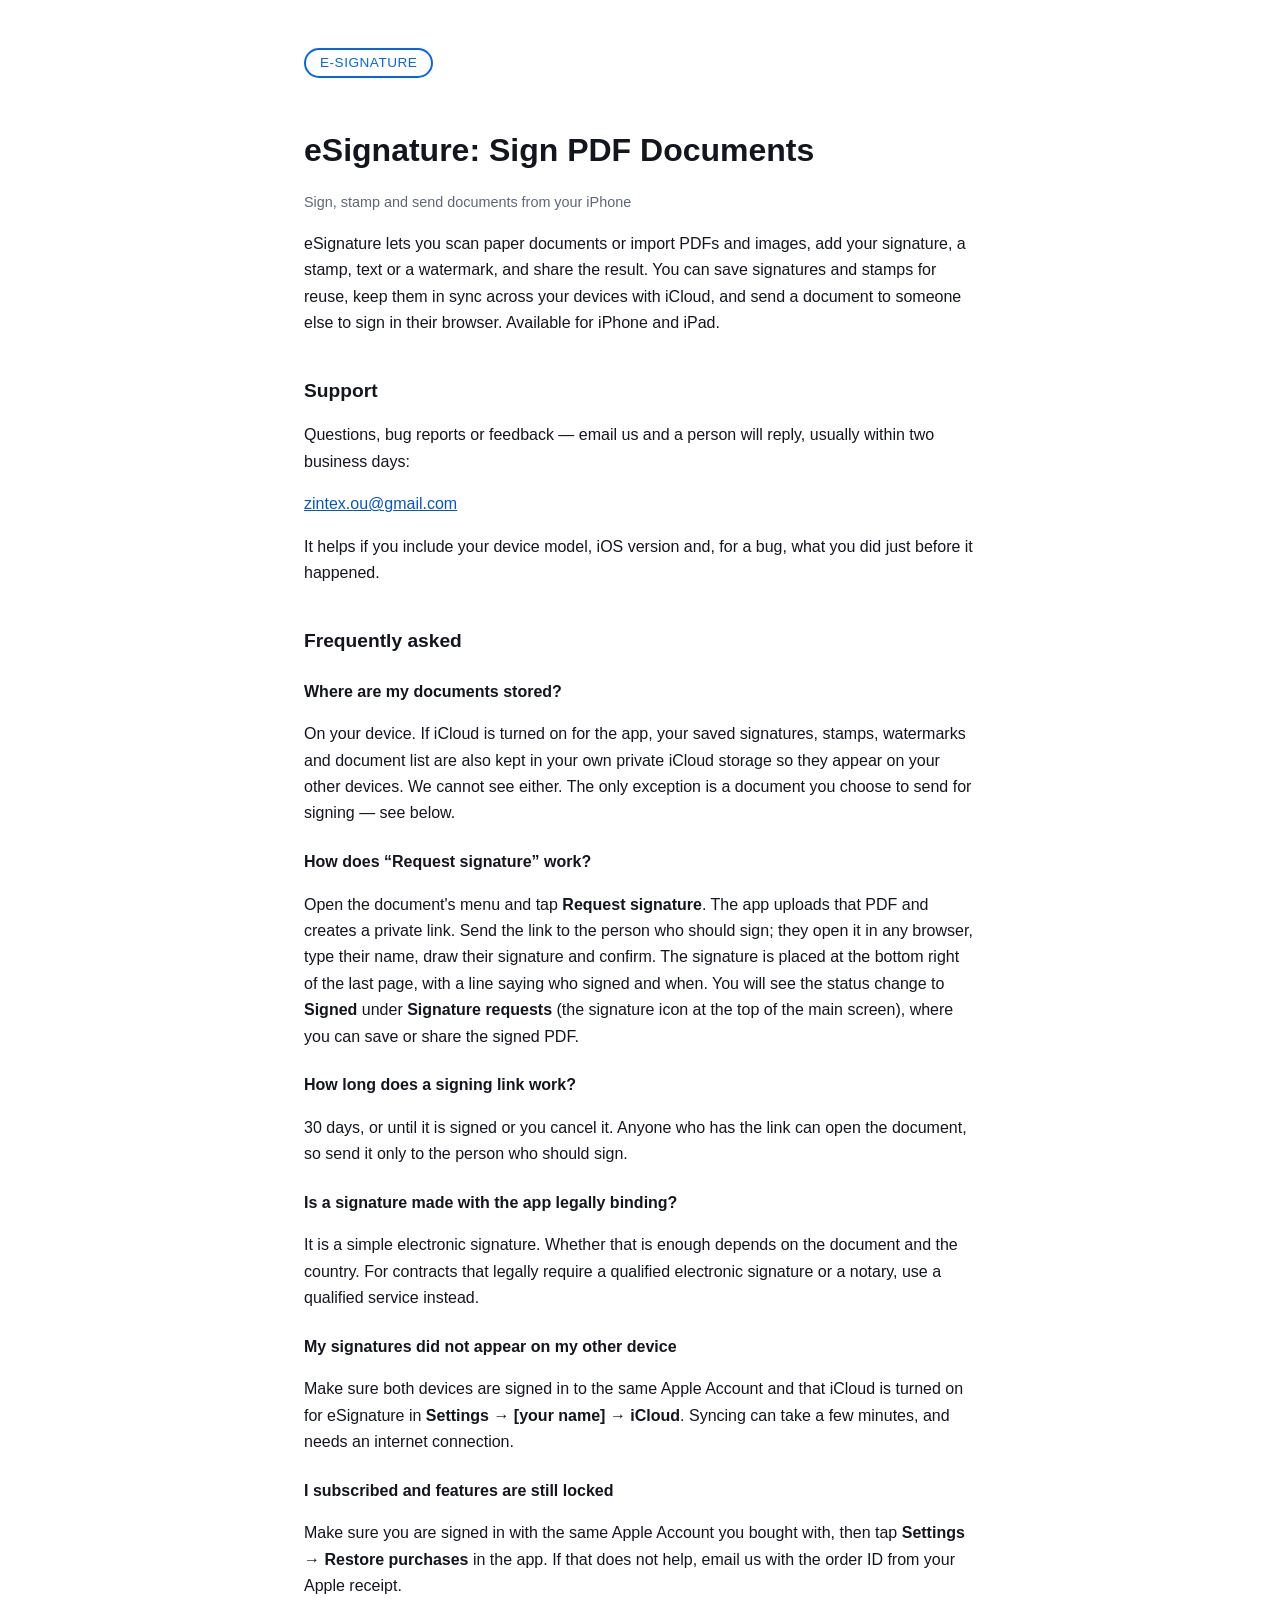
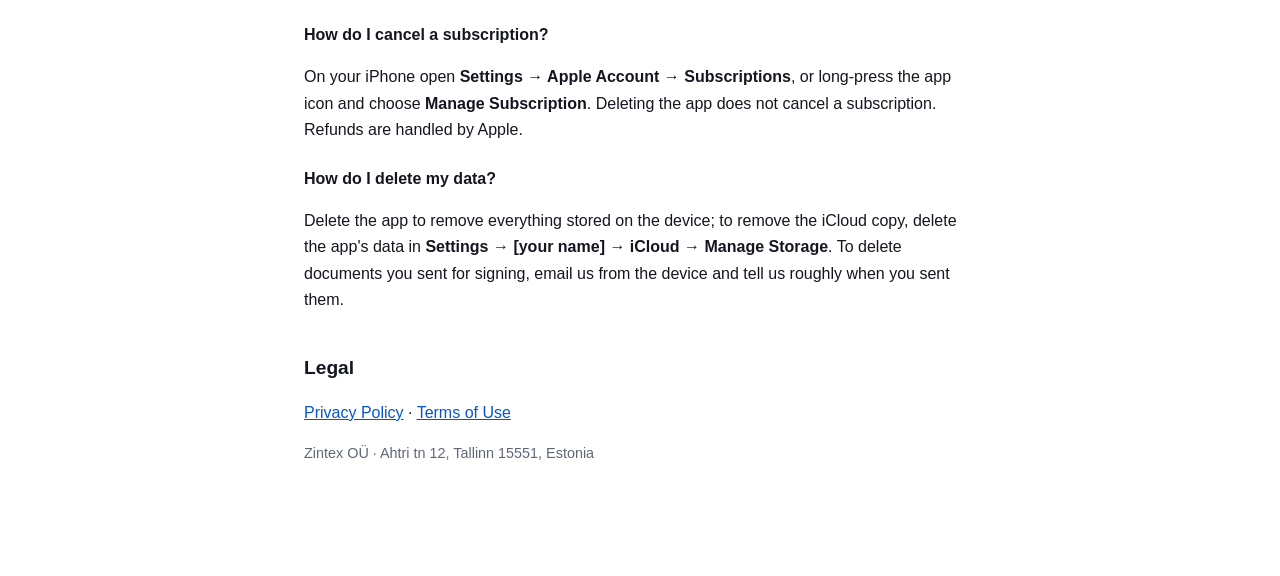
==== index.html @ 9d5cc554 "Add support, privacy and terms pages" ====
<!doctype html>
<html lang="en">
<head>
<meta charset="utf-8">
<meta name="viewport" content="width=device-width, initial-scale=1">
<title>eSignature — Support</title>
<link rel="stylesheet" href="style.css">
</head>
<body>
<div class="badge">E-SIGNATURE</div>
<h1>eSignature: Sign PDF Documents</h1>
<p class="muted">Sign, stamp and send documents from your iPhone</p>
<p>eSignature lets you scan paper documents or import PDFs and images, add your signature, a stamp, text or a watermark, and share the result. You can save signatures and stamps for reuse, keep them in sync across your devices with iCloud, and send a document to someone else to sign in their browser. Available for iPhone and iPad.</p>

<h2>Support</h2>
<p>Questions, bug reports or feedback — email us and a person will reply, usually within two business days:</p>
<p><a href="mailto:zintex.ou@gmail.com">zintex.ou@gmail.com</a></p>
<p>It helps if you include your device model, iOS version and, for a bug, what you did just before it happened.</p>

<h2>Frequently asked</h2>

<h3>Where are my documents stored?</h3>
<p>On your device. If iCloud is turned on for the app, your saved signatures, stamps, watermarks and document list are also kept in your own private iCloud storage so they appear on your other devices. We cannot see either. The only exception is a document you choose to send for signing — see below.</p>

<h3>How does “Request signature” work?</h3>
<p>Open the document's menu and tap <strong>Request signature</strong>. The app uploads that PDF and creates a private link. Send the link to the person who should sign; they open it in any browser, type their name, draw their signature and confirm. The signature is placed at the bottom right of the last page, with a line saying who signed and when. You will see the status change to <strong>Signed</strong> under <strong>Signature requests</strong> (the signature icon at the top of the main screen), where you can save or share the signed PDF.</p>

<h3>How long does a signing link work?</h3>
<p>30 days, or until it is signed or you cancel it. Anyone who has the link can open the document, so send it only to the person who should sign.</p>

<h3>Is a signature made with the app legally binding?</h3>
<p>It is a simple electronic signature. Whether that is enough depends on the document and the country. For contracts that legally require a qualified electronic signature or a notary, use a qualified service instead.</p>

<h3>My signatures did not appear on my other device</h3>
<p>Make sure both devices are signed in to the same Apple Account and that iCloud is turned on for eSignature in <strong>Settings → [your name] → iCloud</strong>. Syncing can take a few minutes, and needs an internet connection.</p>

<h3>I subscribed and features are still locked</h3>
<p>Make sure you are signed in with the same Apple Account you bought with, then tap <strong>Settings → Restore purchases</strong> in the app. If that does not help, email us with the order ID from your Apple receipt.</p>

<h3>How do I cancel a subscription?</h3>
<p>On your iPhone open <strong>Settings → Apple Account → Subscriptions</strong>, or long-press the app icon and choose <strong>Manage Subscription</strong>. Deleting the app does not cancel a subscription. Refunds are handled by Apple.</p>

<h3>How do I delete my data?</h3>
<p>Delete the app to remove everything stored on the device; to remove the iCloud copy, delete the app's data in <strong>Settings → [your name] → iCloud → Manage Storage</strong>. To delete documents you sent for signing, email us from the device and tell us roughly when you sent them.</p>

<h2>Legal</h2>
<p><a href="privacy.html">Privacy Policy</a> · <a href="terms.html">Terms of Use</a></p>

<p class="muted">Zintex OÜ · Ahtri tn 12, Tallinn 15551, Estonia</p>
</body>
</html>
---- style.css ----
:root { color-scheme: light dark; }
* { box-sizing: border-box; }
body {
  font-family: -apple-system, BlinkMacSystemFont, 'Segoe UI', Roboto, Helvetica, Arial, sans-serif;
  background: #ffffff; color: #14161f;
  max-width: 720px; margin: 0 auto; padding: 48px 24px 96px;
  line-height: 1.65;
}
@media (prefers-color-scheme: dark) {
  body { background: #0b0e14; color: #f5f7fa; }
  a { color: #7fb0ff; }
  .muted { color: #8b93a7; }
  .badge { border-color: #0666eb; color: #7fb0ff; }
}
h1 { font-size: 2rem; margin-bottom: 0.2em; }
h2 { font-size: 1.2rem; margin-top: 2em; }
h3 { font-size: 1rem; margin-top: 1.4em; }
a { color: #0656c9; }
.muted { color: #5f6678; font-size: 0.9rem; }
.badge {
  display: inline-block; border: 2px solid #0666eb; color: #0666eb;
  border-radius: 999px; padding: 2px 14px; font-size: 0.85rem;
  letter-spacing: 0.5px; margin-bottom: 24px;
}
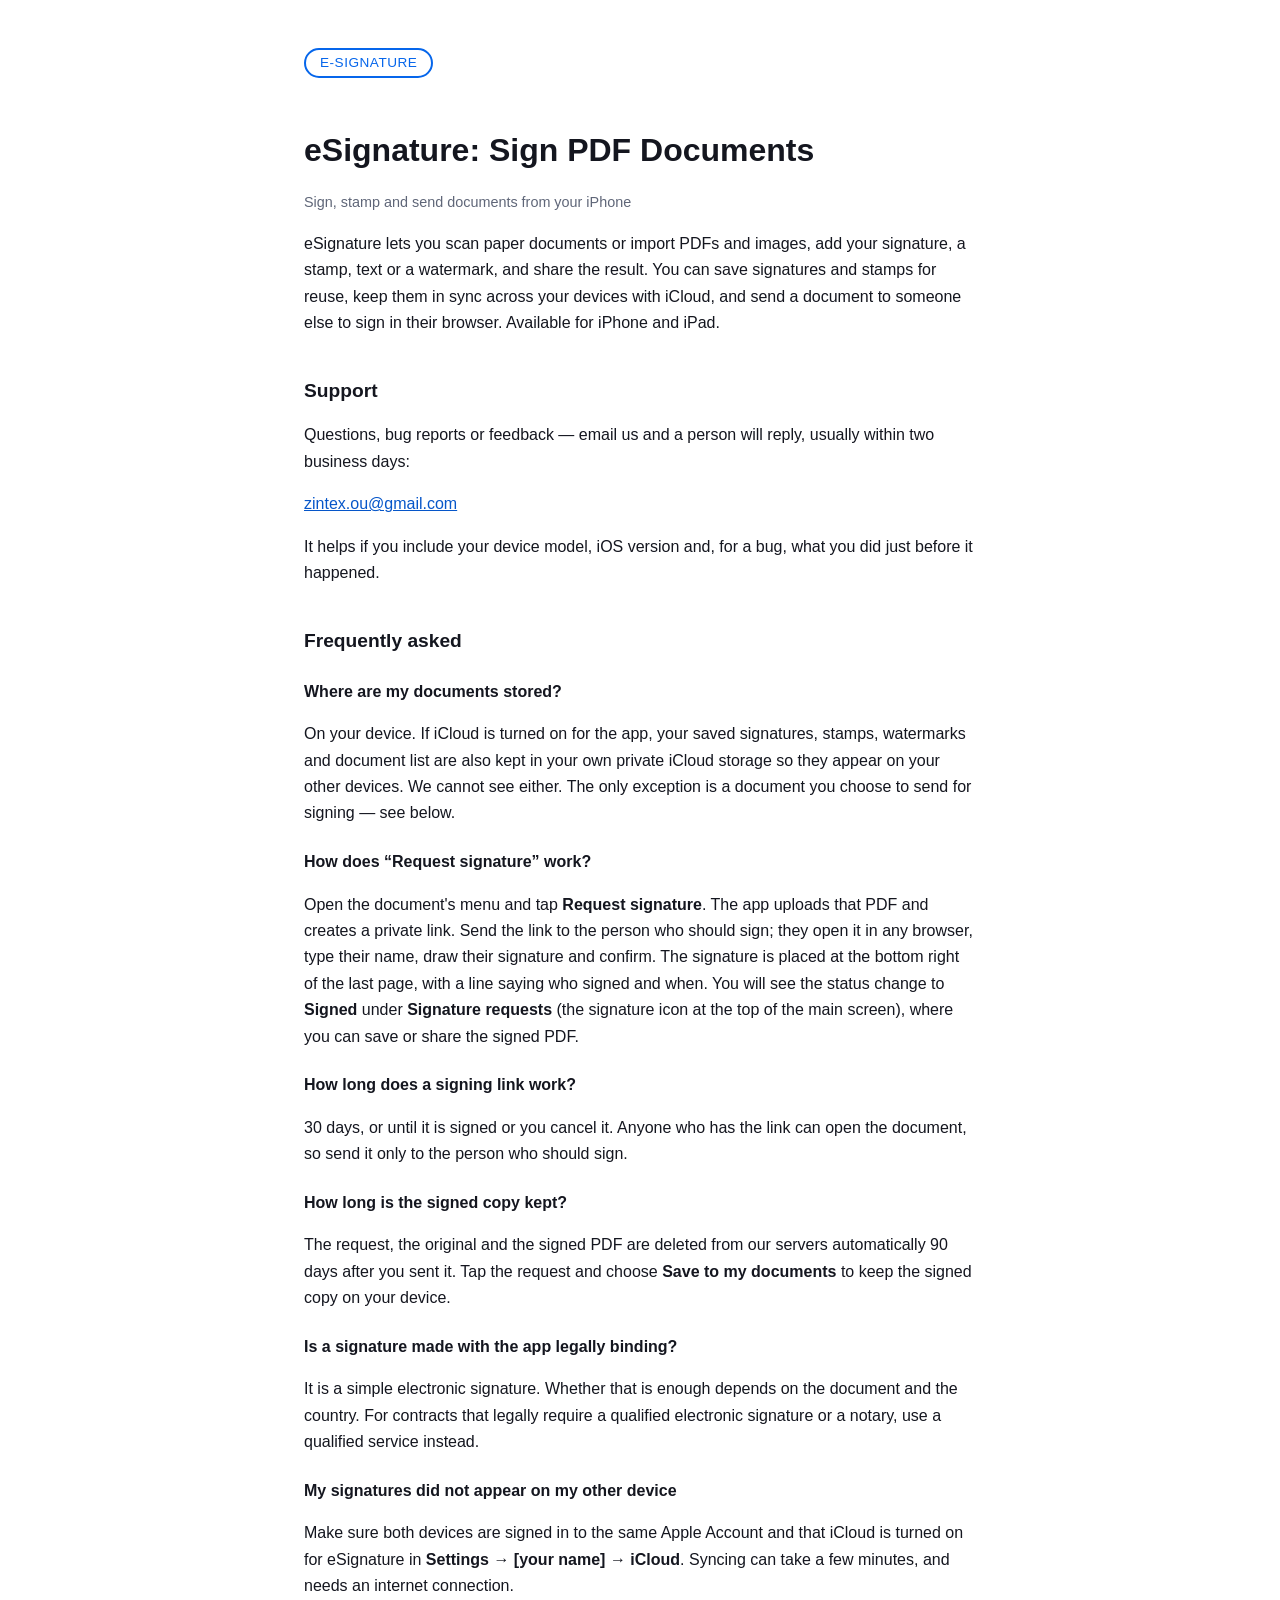
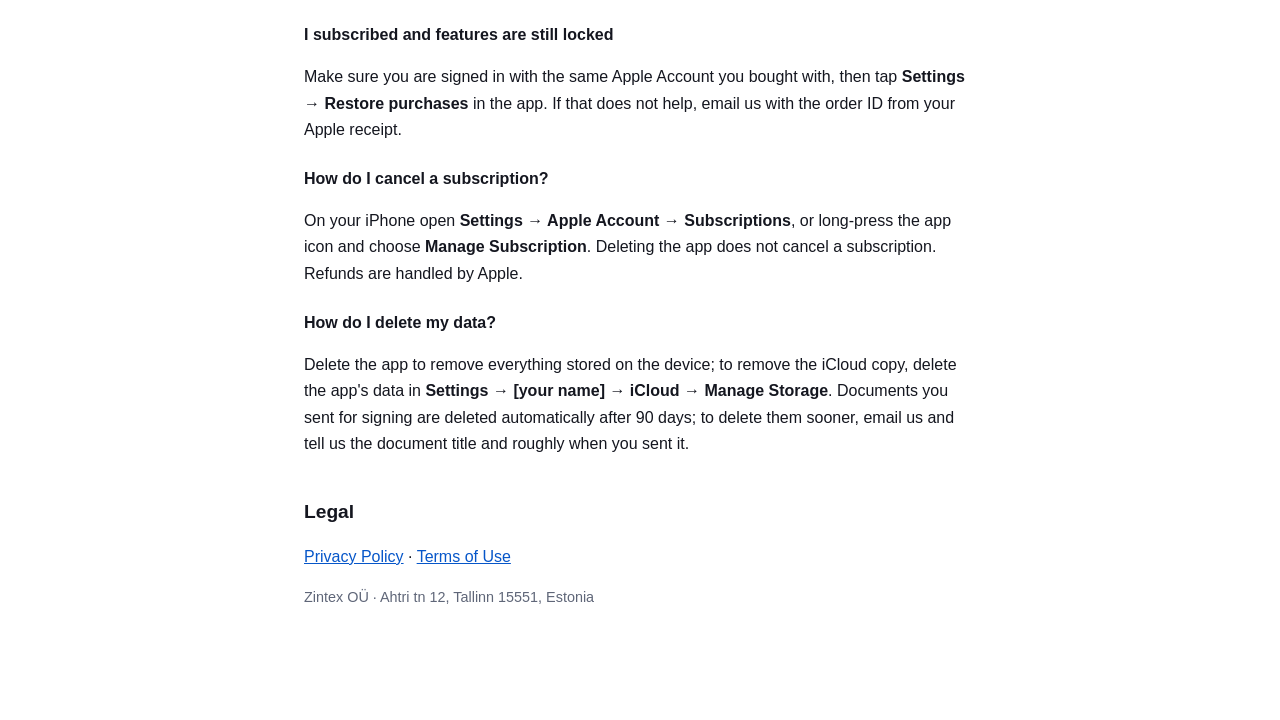
==== commit 34b48788: "Add 90-day retention" ====
--- a/index.html
+++ b/index.html
@@ -28,6 +28,9 @@
 <h3>How long does a signing link work?</h3>
 <p>30 days, or until it is signed or you cancel it. Anyone who has the link can open the document, so send it only to the person who should sign.</p>
 
+<h3>How long is the signed copy kept?</h3>
+<p>The request, the original and the signed PDF are deleted from our servers automatically 90 days after you sent it. Tap the request and choose <strong>Save to my documents</strong> to keep the signed copy on your device.</p>
+
 <h3>Is a signature made with the app legally binding?</h3>
 <p>It is a simple electronic signature. Whether that is enough depends on the document and the country. For contracts that legally require a qualified electronic signature or a notary, use a qualified service instead.</p>
 
@@ -41,7 +44,7 @@
 <p>On your iPhone open <strong>Settings → Apple Account → Subscriptions</strong>, or long-press the app icon and choose <strong>Manage Subscription</strong>. Deleting the app does not cancel a subscription. Refunds are handled by Apple.</p>
 
 <h3>How do I delete my data?</h3>
-<p>Delete the app to remove everything stored on the device; to remove the iCloud copy, delete the app's data in <strong>Settings → [your name] → iCloud → Manage Storage</strong>. To delete documents you sent for signing, email us from the device and tell us roughly when you sent them.</p>
+<p>Delete the app to remove everything stored on the device; to remove the iCloud copy, delete the app's data in <strong>Settings → [your name] → iCloud → Manage Storage</strong>. Documents you sent for signing are deleted automatically after 90 days; to delete them sooner, email us and tell us the document title and roughly when you sent it.</p>
 
 <h2>Legal</h2>
 <p><a href="privacy.html">Privacy Policy</a> · <a href="terms.html">Terms of Use</a></p>
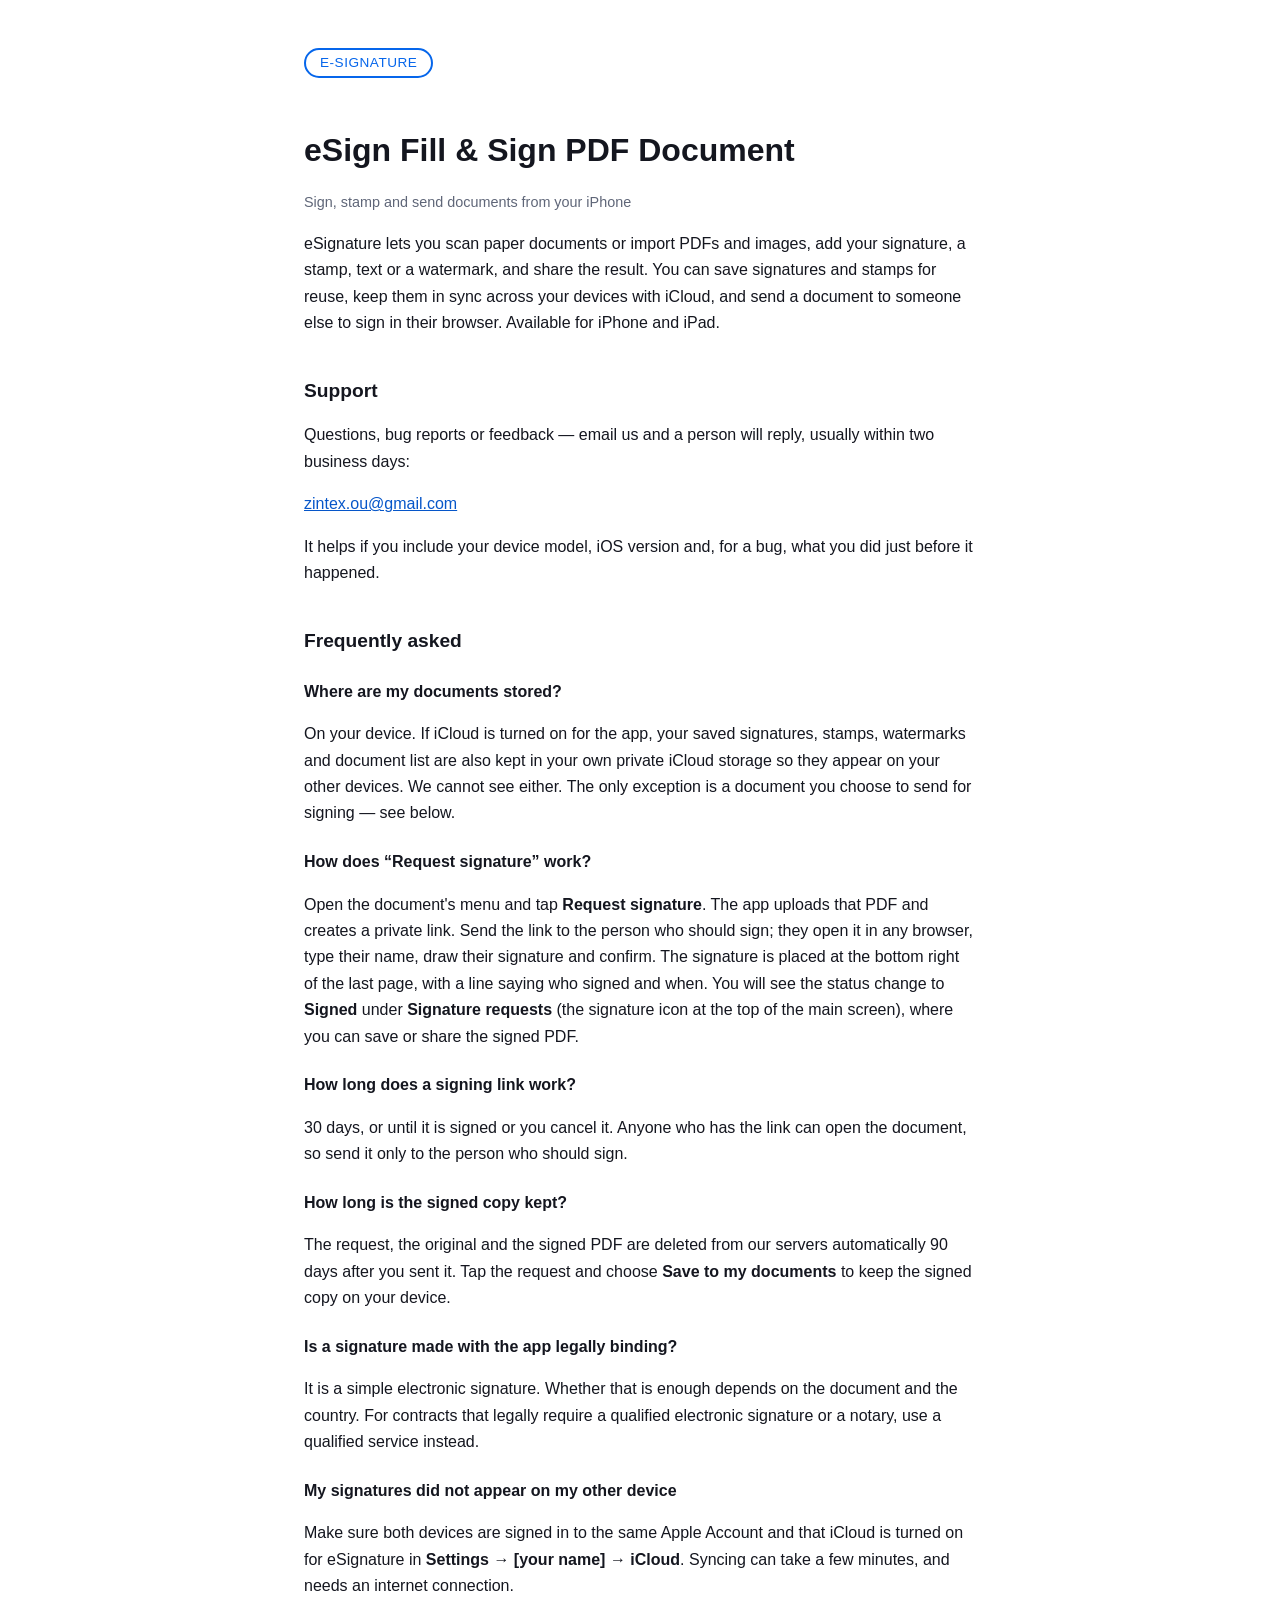
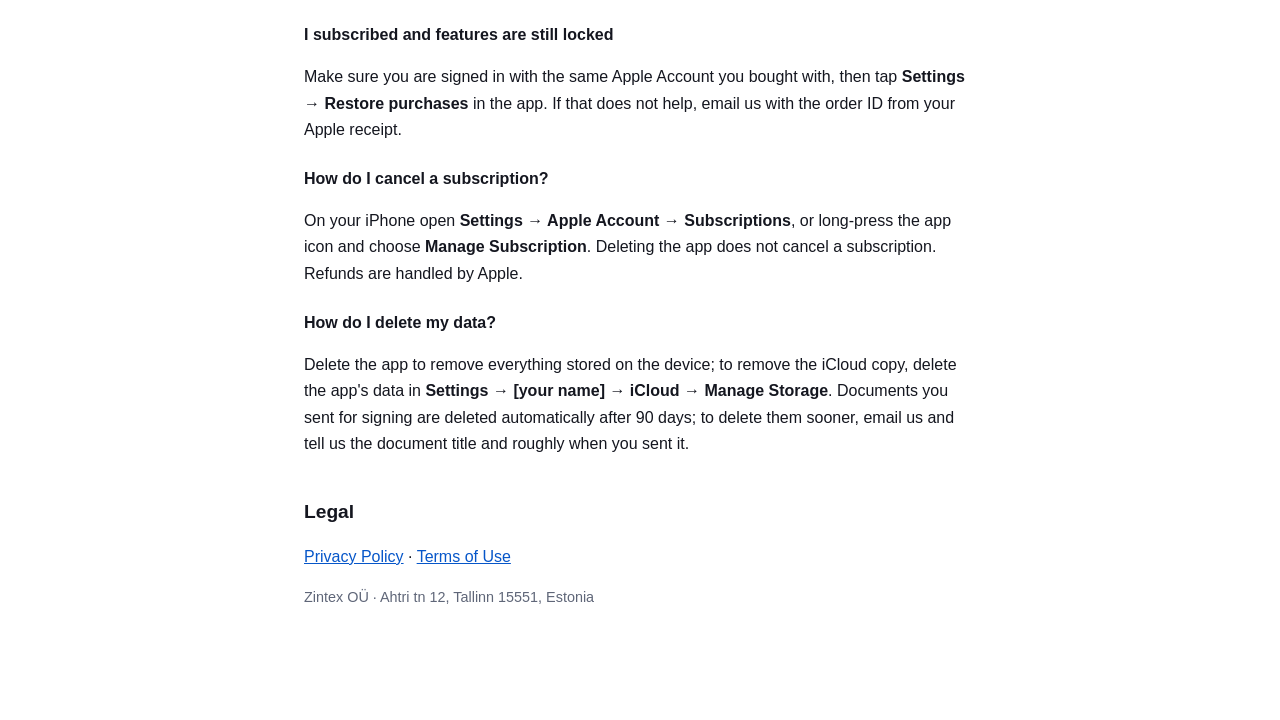
==== commit f9e19ece: "Use the App Store name" ====
--- a/index.html
+++ b/index.html
@@ -8,7 +8,7 @@
 </head>
 <body>
 <div class="badge">E-SIGNATURE</div>
-<h1>eSignature: Sign PDF Documents</h1>
+<h1>eSign Fill &amp; Sign PDF Document</h1>
 <p class="muted">Sign, stamp and send documents from your iPhone</p>
 <p>eSignature lets you scan paper documents or import PDFs and images, add your signature, a stamp, text or a watermark, and share the result. You can save signatures and stamps for reuse, keep them in sync across your devices with iCloud, and send a document to someone else to sign in their browser. Available for iPhone and iPad.</p>
 
